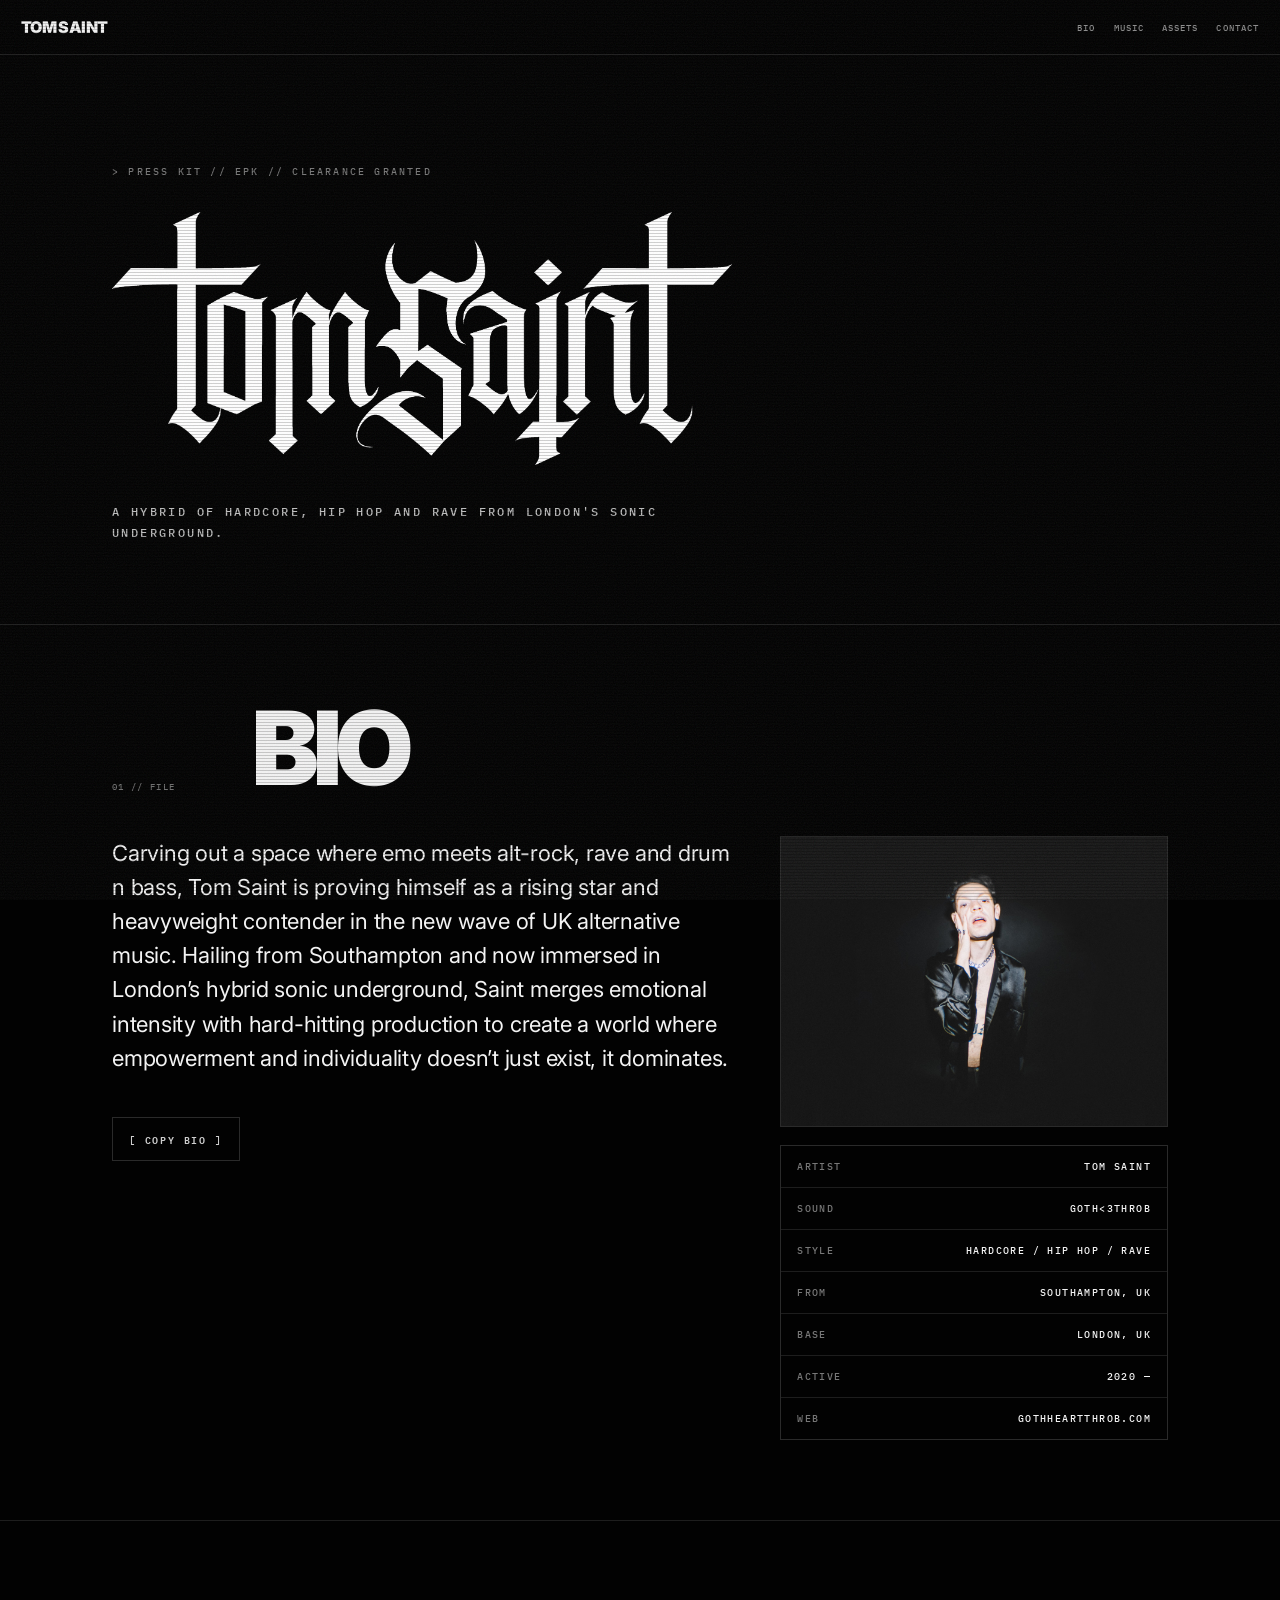
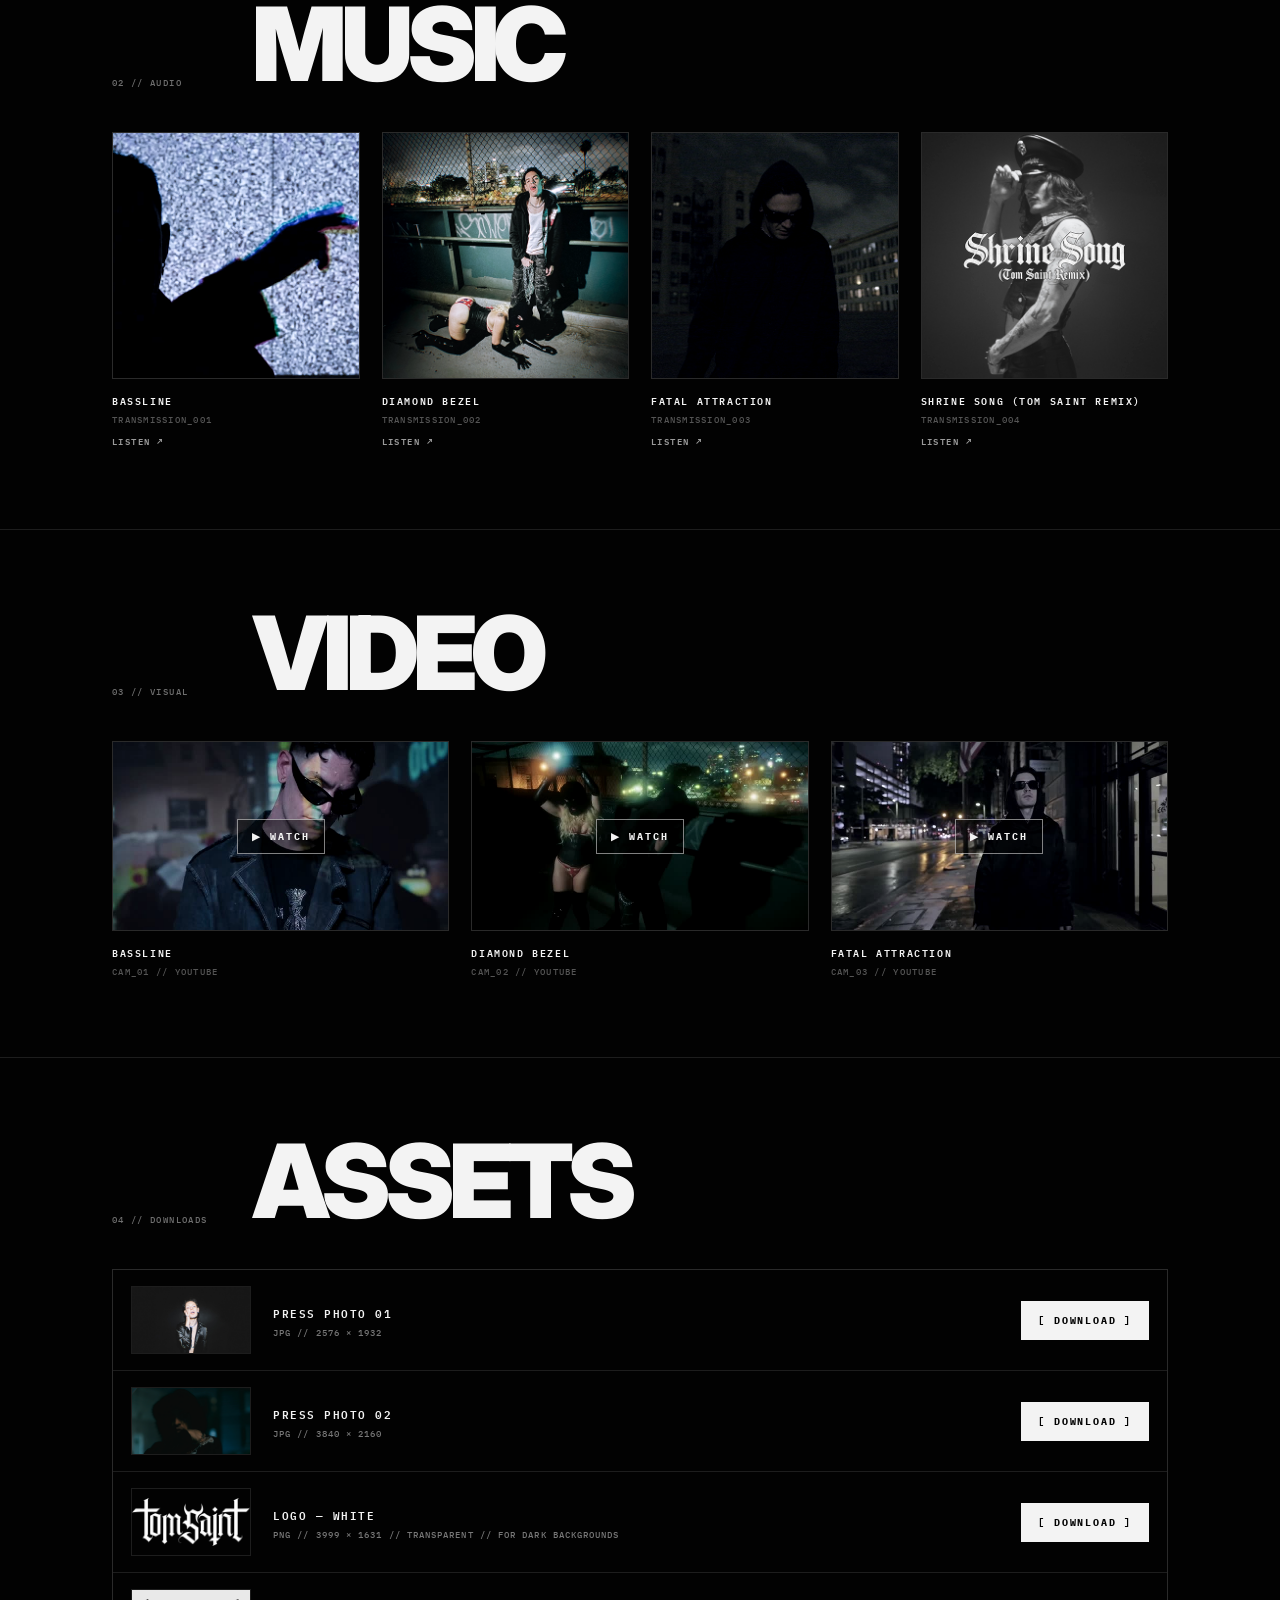
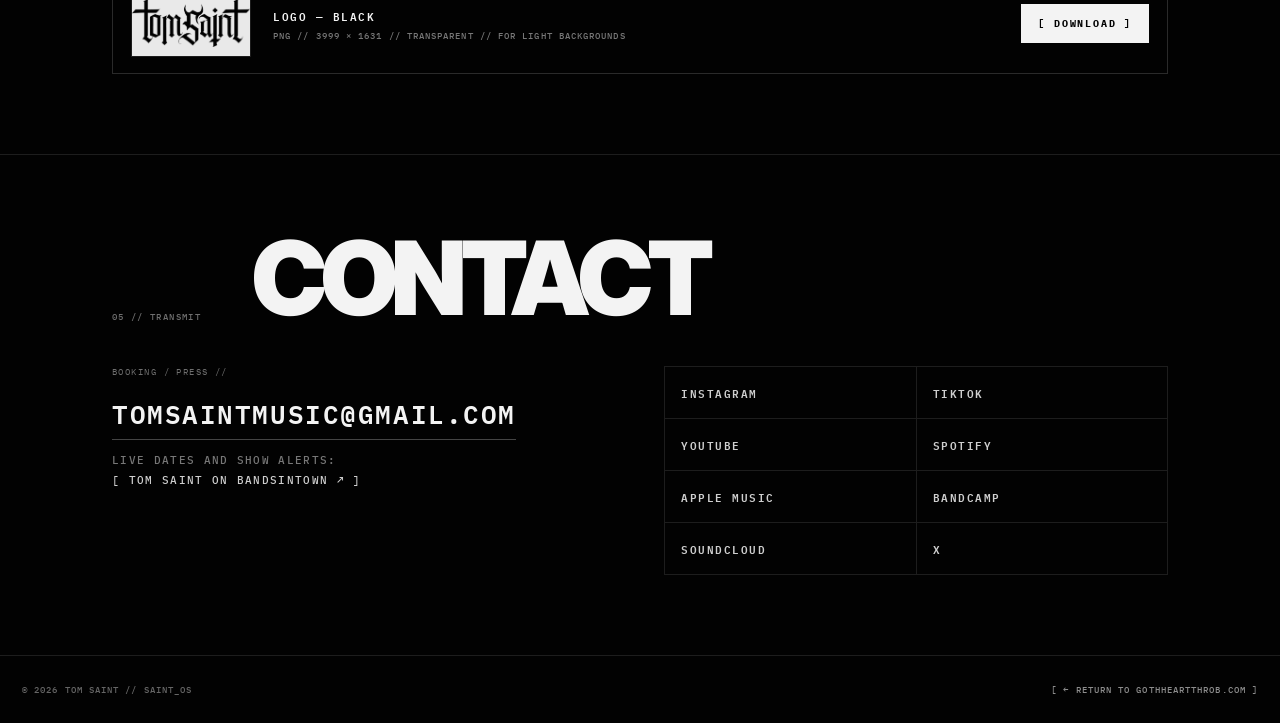
==== press.html @ 65a076c0 "press kit bio and photos" ====
<!doctype html>
<html lang="en">
<head>
  <meta charset="utf-8">
  <meta name="viewport" content="width=device-width,initial-scale=1">
  <meta name="theme-color" content="#000000">
  <title>TOM SAINT — PRESS KIT</title>
  <meta name="description" content="Tom Saint press kit: bio, music, video, press photos, logos and booking contact.">

  <link rel="icon" href="assets/favicon.ico" sizes="any">
  <link rel="icon" type="image/png" sizes="32x32" href="assets/favicon-32.png">
  <link rel="apple-touch-icon" href="assets/apple-touch-icon.png">

  <meta property="og:type" content="website">
  <meta property="og:site_name" content="Tom Saint">
  <meta property="og:url" content="https://gothheartthrob.com/press">
  <meta property="og:title" content="TOM SAINT — PRESS KIT">
  <meta property="og:description" content="Bio, music, video, press photos, logos and booking contact.">
  <meta property="og:image" content="https://gothheartthrob.com/assets/share-image.jpg">
  <meta name="twitter:card" content="summary_large_image">
  <link rel="canonical" href="https://gothheartthrob.com/press">

  <link rel="preconnect" href="https://fonts.googleapis.com">
  <link rel="preconnect" href="https://fonts.gstatic.com" crossorigin>
  <link rel="stylesheet" href="https://fonts.googleapis.com/css2?family=IBM+Plex+Mono:wght@400;500;600;700&family=Inter:wght@400;600;800;900&display=swap">

  <style>
    :root{--bg:#020202;--fg:#f3f3f3;--muted:#777;--dim:#555;--line:#1d1d1d;--line2:#2a2a2a;--red:#c70d0d}
    *{box-sizing:border-box}
    html{background:var(--bg);scroll-behavior:smooth}
    body{margin:0;background:var(--bg);color:var(--fg);font-family:Inter,Arial,sans-serif;-webkit-font-smoothing:antialiased;-webkit-tap-highlight-color:transparent}
    a{color:inherit;text-decoration:none}
    img{display:block;max-width:100%}
    .mono{font-family:"IBM Plex Mono",monospace}

    /* film grain + scanlines, like the main site */
    body:before{content:"";position:fixed;inset:0;pointer-events:none;z-index:50;opacity:.07;background-image:url("data:image/svg+xml;utf8,<svg xmlns='http://www.w3.org/2000/svg' width='160' height='160'><filter id='n'><feTurbulence type='fractalNoise' baseFrequency='.9' numOctaves='2' stitchTiles='stitch'/></filter><rect width='100%' height='100%' filter='url(%23n)'/></svg>")}
    body:after{content:"";position:fixed;inset:0;pointer-events:none;z-index:51;background:repeating-linear-gradient(to bottom,rgba(0,0,0,0) 0 2px,rgba(0,0,0,.18) 2px 3px)}

    .top{position:sticky;top:0;z-index:40;display:flex;justify-content:space-between;align-items:center;padding:17px 21px;background:linear-gradient(to bottom,rgba(2,2,2,.96),rgba(2,2,2,.75));backdrop-filter:blur(6px);-webkit-backdrop-filter:blur(6px);border-bottom:1px solid var(--line)}
    .top .logo{font-weight:900;letter-spacing:-.04em}
    .top nav{display:flex;gap:18px}
    .top nav a,.back{font:500 9px "IBM Plex Mono",monospace;letter-spacing:.12em;color:#8d8d8d}
    .top nav a:hover,.back:hover{color:var(--fg)}

    .wrap{max-width:1100px;margin:0 auto;padding:0 22px}

    .hero{padding:110px 0 80px;border-bottom:1px solid var(--line)}
    .hero .label{font:500 10px "IBM Plex Mono",monospace;letter-spacing:.22em;color:var(--muted);margin-bottom:34px}
    .hero img{width:min(620px,88%);margin:0 0 36px}
    .hero h1{margin:0;font:500 12px "IBM Plex Mono",monospace;letter-spacing:.2em;color:#bdbdbd;line-height:1.8;max-width:640px}
    .hero h1 b{color:var(--fg);font-weight:600}

    section{padding:80px 0;border-bottom:1px solid var(--line)}
    .sec-title{display:grid;grid-template-columns:120px 1fr;align-items:end;gap:20px;margin-bottom:44px}
    .sec-title div{font:500 9px "IBM Plex Mono",monospace;letter-spacing:.15em;color:#6f6f6f}
    .sec-title h2{margin:0;font-weight:900;font-size:clamp(44px,8vw,110px);letter-spacing:-.06em;line-height:.85}

    .bio{display:grid;grid-template-columns:minmax(0,1.6fr) minmax(0,1fr);gap:48px}
    .bio p{margin:0 0 20px;font-size:18px;line-height:1.6;color:#d6d6d6}
    .bio p:first-child{font-size:22px;color:var(--fg);font-weight:400;letter-spacing:-.01em;line-height:1.55}
    .bio-side{align-self:start}
    .bio-photo{display:block;border:1px solid var(--line2);margin-bottom:18px;overflow:hidden;aspect-ratio:4/3;background:#000}
    .bio-photo img{width:100%;height:100%;object-fit:cover}
    .facts{border:1px solid var(--line2);margin:0}
    .facts div{display:flex;justify-content:space-between;gap:16px;padding:14px 16px;border-bottom:1px solid var(--line);font:500 10px "IBM Plex Mono",monospace;letter-spacing:.14em}
    .facts div:last-child{border-bottom:0}
    .facts dt,.facts span:first-child{color:var(--muted)}
    .facts span:last-child{color:var(--fg);text-align:right}
    .copy-btn{margin-top:22px;background:none;border:1px solid var(--line2);color:#cfcfcf;font:600 10px "IBM Plex Mono",monospace;letter-spacing:.18em;padding:12px 16px;cursor:pointer}
    .copy-btn:hover{border-color:var(--fg);color:var(--fg)}

    .grid4{display:grid;grid-template-columns:repeat(4,minmax(0,1fr));gap:22px}
    .grid3{display:grid;grid-template-columns:repeat(3,minmax(0,1fr));gap:22px}
    .card{display:block}
    .card .img{border:1px solid var(--line2);overflow:hidden;background:#0a0a0a;aspect-ratio:1}
    .card .img img{width:100%;height:100%;object-fit:cover;filter:grayscale(.15) contrast(1.05);transition:transform .4s,filter .4s}
    .card b{display:block;margin-top:12px;font:600 10px "IBM Plex Mono",monospace;letter-spacing:.16em}
    .card span{display:block;margin-top:5px;font:500 9px "IBM Plex Mono",monospace;letter-spacing:.14em;color:var(--dim)}
    .card i{display:block;margin-top:8px;font:600 9px "IBM Plex Mono",monospace;font-style:normal;letter-spacing:.16em;color:#9a9a9a}
    .vid .img{aspect-ratio:16/9;display:grid;place-items:center;position:relative}
    .vid .img:after{content:"▶  WATCH";position:absolute;font:700 10px "IBM Plex Mono",monospace;letter-spacing:.2em;color:var(--fg);padding:10px 14px;border:1px solid rgba(255,255,255,.5);background:rgba(0,0,0,.45)}
    @media (hover:hover){
      .card:hover .img img{transform:scale(1.04);filter:grayscale(0) contrast(1.1)}
      .card:hover i{color:var(--red)}
    }

    .assets{border:1px solid var(--line2)}
    .asset{display:grid;grid-template-columns:120px minmax(0,1fr) auto;align-items:center;gap:22px;padding:16px 18px;border-bottom:1px solid var(--line)}
    .asset:last-child{border-bottom:0}
    .asset .thumb{height:68px;display:grid;place-items:center;border:1px solid var(--line);overflow:hidden}
    .asset .thumb img{max-height:100%;object-fit:contain}
    .asset .thumb.light{background:#e9e9e9}
    .asset .thumb.photo img{width:100%;height:100%;object-fit:cover}
    .asset b{display:block;font:600 11px "IBM Plex Mono",monospace;letter-spacing:.14em}
    .asset span{display:block;margin-top:5px;font:500 9px "IBM Plex Mono",monospace;letter-spacing:.12em;color:var(--muted)}
    .dl{font:700 10px "IBM Plex Mono",monospace;letter-spacing:.18em;padding:12px 16px;border:1px solid #f3f3f3;background:#f3f3f3;color:#020202;white-space:nowrap}
    .dl:active{background:var(--red);border-color:var(--red);color:#fff}
    @media (hover:hover){.dl:hover{background:var(--red);border-color:var(--red);color:#fff}}

    .contact{display:grid;grid-template-columns:minmax(0,1fr) minmax(0,1fr);gap:48px}
    .contact .big{font:600 clamp(16px,2.4vw,26px) "IBM Plex Mono",monospace;letter-spacing:.06em;color:var(--fg);border-bottom:1px solid #444;padding-bottom:6px;word-break:break-all}
    .contact .big:hover{border-color:var(--red)}
    .contact p{font:500 11px "IBM Plex Mono",monospace;letter-spacing:.12em;color:var(--muted);line-height:1.8;margin:18px 0 0}
    .links{display:grid;grid-template-columns:repeat(2,minmax(0,1fr));border-top:1px solid var(--line);border-left:1px solid var(--line)}
    .links a{padding:16px;border-right:1px solid var(--line);border-bottom:1px solid var(--line);font:600 11px "IBM Plex Mono",monospace;letter-spacing:.14em;color:#cfcfcf}
    .links a:active{background:#f3f3f3;color:#020202}
    @media (hover:hover){.links a:hover{background:#f3f3f3;color:#020202}}

    footer{display:flex;justify-content:space-between;gap:10px;padding:28px 22px;font:500 9px "IBM Plex Mono",monospace;color:#666;letter-spacing:.12em}

    @media (max-width:800px){
      .top{padding:14px}
      .top nav{gap:12px}
      .hero{padding:72px 0 56px}
      section{padding:60px 0}
      .sec-title{grid-template-columns:1fr;gap:10px;margin-bottom:30px}
      .bio,.contact{grid-template-columns:1fr;gap:32px}
      .bio p{font-size:16px}.bio p:first-child{font-size:18px}
      .grid4{grid-template-columns:repeat(2,minmax(0,1fr));gap:18px 12px}
      .grid3{grid-template-columns:1fr;gap:20px}
      .asset{grid-template-columns:72px minmax(0,1fr);gap:14px}
      .asset .thumb{height:56px}
      .asset .dl{grid-column:1 / -1;text-align:center}
      footer{flex-direction:column}
    }
  </style>
</head>
<body>

  <header class="top">
    <a href="index.html" class="logo">TOM SAINT</a>
    <nav>
      <a href="#bio">BIO</a>
      <a href="#music">MUSIC</a>
      <a href="#assets">ASSETS</a>
      <a href="#contact">CONTACT</a>
    </nav>
  </header>

  <main>

    <div class="hero">
      <div class="wrap">
        <div class="label">&gt; PRESS KIT // EPK // CLEARANCE GRANTED</div>
        <img src="assets/press/tomsaint-logo-white.png" alt="Tom Saint">
        <h1>A HYBRID OF HARDCORE, HIP HOP AND RAVE FROM LONDON'S SONIC UNDERGROUND.</h1>
      </div>
    </div>

    <!-- 01 BIO -->
    <section id="bio">
      <div class="wrap">
        <div class="sec-title">
          <div>01 // FILE</div>
          <h2>BIO</h2>
        </div>

        <div class="bio">
          <div id="bioText">
            <p>Carving out a space where emo meets alt-rock, rave and drum n bass, Tom Saint is proving himself as a rising star and heavyweight contender in the new wave of UK alternative music. Hailing from Southampton and now immersed in London’s hybrid sonic underground, Saint merges emotional intensity with hard-hitting production to create a world where empowerment and individuality doesn’t just exist, it dominates.</p>
            <button class="copy-btn" id="copyBio" type="button">[ COPY BIO ]</button>
          </div>

          <div class="bio-side">
          <a class="bio-photo" href="assets/press/tomsaint-press-photo-01.jpg" target="_blank" rel="noopener"><img src="assets/press/tomsaint-press-photo-01.jpg" alt="Tom Saint"></a>
          <dl class="facts">
            <div><span>ARTIST</span><span>TOM SAINT</span></div>
            <div><span>SOUND</span><span>GOTH&lt;3THROB</span></div>
            <div><span>STYLE</span><span>HARDCORE / HIP HOP / RAVE</span></div>
            <div><span>FROM</span><span>SOUTHAMPTON, UK</span></div>
            <div><span>BASE</span><span>LONDON, UK</span></div>
            <div><span>ACTIVE</span><span>2020 —</span></div>
            <div><span>WEB</span><span>GOTHHEARTTHROB.COM</span></div>
          </dl>
          </div>
        </div>
      </div>
    </section>

    <!-- 02 MUSIC -->
    <section id="music">
      <div class="wrap">
        <div class="sec-title">
          <div>02 // AUDIO</div>
          <h2>MUSIC</h2>
        </div>

        <div class="grid4">
          <a class="card" href="https://arsontheory.vyd.co/TomSaintBassline" target="_blank" rel="noopener">
            <div class="img"><img src="assets/bassline.jpg" alt="Bassline artwork" loading="lazy"></div>
            <b>BASSLINE</b><span>TRANSMISSION_001</span><i>LISTEN ↗</i>
          </a>
          <a class="card" href="https://arsontheory.vyd.co/DiamondBezel" target="_blank" rel="noopener">
            <div class="img"><img src="assets/diamondbezel.jpg" alt="Diamond Bezel artwork" loading="lazy"></div>
            <b>DIAMOND BEZEL</b><span>TRANSMISSION_002</span><i>LISTEN ↗</i>
          </a>
          <a class="card" href="https://song.link/https://open.spotify.com/track/6ivNTSiFCtyjecm4nGHIjL" target="_blank" rel="noopener">
            <div class="img"><img src="assets/fatalattraction.jpg" alt="Fatal Attraction artwork" loading="lazy"></div>
            <b>FATAL ATTRACTION</b><span>TRANSMISSION_003</span><i>LISTEN ↗</i>
          </a>
          <a class="card" href="https://song.link/https://open.spotify.com/track/2grrPOsTWO76lfotjYRg3S" target="_blank" rel="noopener">
            <div class="img"><img src="assets/shrinesong.jpg" alt="Shrine Song (Tom Saint Remix) artwork" loading="lazy"></div>
            <b>SHRINE SONG (TOM SAINT REMIX)</b><span>TRANSMISSION_004</span><i>LISTEN ↗</i>
          </a>
        </div>
      </div>
    </section>

    <!-- 03 VIDEO -->
    <section id="video">
      <div class="wrap">
        <div class="sec-title">
          <div>03 // VISUAL</div>
          <h2>VIDEO</h2>
        </div>

        <div class="grid3">
          <a class="card vid" href="https://youtu.be/O2lzdsrgJ1w" target="_blank" rel="noopener">
            <div class="img"><img src="assets/film-1-poster.jpg" alt="Bassline video still" loading="lazy"></div>
            <b>BASSLINE</b><span>CAM_01 // YOUTUBE</span>
          </a>
          <a class="card vid" href="https://www.youtube.com/watch?v=FEVT5XSpIxI" target="_blank" rel="noopener">
            <div class="img"><img src="assets/film-2-poster.jpg" alt="Diamond Bezel video still" loading="lazy"></div>
            <b>DIAMOND BEZEL</b><span>CAM_02 // YOUTUBE</span>
          </a>
          <a class="card vid" href="https://www.youtube.com/watch?v=K3fxjzf5xRo" target="_blank" rel="noopener">
            <div class="img"><img src="assets/film-3-poster.jpg" alt="Fatal Attraction video still" loading="lazy"></div>
            <b>FATAL ATTRACTION</b><span>CAM_03 // YOUTUBE</span>
          </a>
        </div>
      </div>
    </section>

    <!-- 04 ASSETS -->
    <section id="assets">
      <div class="wrap">
        <div class="sec-title">
          <div>04 // DOWNLOADS</div>
          <h2>ASSETS</h2>
        </div>

        <div class="assets">
          <div class="asset">
            <div class="thumb photo"><img src="assets/press/tomsaint-press-photo-01.jpg" alt="Tom Saint press photo: black satin shirt, dark background" loading="lazy"></div>
            <div><b>PRESS PHOTO 01</b><span>JPG // 2576 × 1932</span></div>
            <a class="dl" href="assets/press/tomsaint-press-photo-01.jpg" download>[ DOWNLOAD ]</a>
          </div>
          <div class="asset">
            <div class="thumb photo"><img src="assets/press/tomsaint-press-photo-02.jpg" alt="Tom Saint press photo: hooded portrait" loading="lazy"></div>
            <div><b>PRESS PHOTO 02</b><span>JPG // 3840 × 2160</span></div>
            <a class="dl" href="assets/press/tomsaint-press-photo-02.jpg" download>[ DOWNLOAD ]</a>
          </div>
          <div class="asset">
            <div class="thumb"><img src="assets/press/tomsaint-logo-white.png" alt="Tom Saint logo, white" loading="lazy"></div>
            <div><b>LOGO — WHITE</b><span>PNG // 3999 × 1631 // TRANSPARENT // FOR DARK BACKGROUNDS</span></div>
            <a class="dl" href="assets/press/tomsaint-logo-white.png" download>[ DOWNLOAD ]</a>
          </div>
          <div class="asset">
            <div class="thumb light"><img src="assets/press/tomsaint-logo-black.png" alt="Tom Saint logo, black" loading="lazy"></div>
            <div><b>LOGO — BLACK</b><span>PNG // 3999 × 1631 // TRANSPARENT // FOR LIGHT BACKGROUNDS</span></div>
            <a class="dl" href="assets/press/tomsaint-logo-black.png" download>[ DOWNLOAD ]</a>
          </div>
        </div>
      </div>
    </section>

    <!-- 05 CONTACT -->
    <section id="contact">
      <div class="wrap">
        <div class="sec-title">
          <div>05 // TRANSMIT</div>
          <h2>CONTACT</h2>
        </div>

        <div class="contact">
          <div>
            <div class="mono" style="font-size:9px;letter-spacing:.16em;color:#6f6f6f;margin-bottom:16px">BOOKING / PRESS //</div>
            <a id="contactEmail" class="big" href="#contact" data-user="tomsaintmusic" data-domain="gmail.com">[ ENABLE JAVASCRIPT ]</a>
            <p>LIVE DATES AND SHOW ALERTS:<br><a href="https://www.bandsintown.com/a/15674764" target="_blank" rel="noopener" style="color:#cfcfcf">[ TOM SAINT ON BANDSINTOWN ↗ ]</a></p>
          </div>

          <nav class="links" aria-label="Tom Saint on other platforms">
            <a href="https://www.instagram.com/tomsaintxo/" target="_blank" rel="noopener">INSTAGRAM</a>
            <a href="https://www.tiktok.com/@tomsaintxo" target="_blank" rel="noopener">TIKTOK</a>
            <a href="https://www.youtube.com/@tomsaintxo" target="_blank" rel="noopener">YOUTUBE</a>
            <a href="https://open.spotify.com/artist/6tatWnZ4nH8Cpivd2uXKJn" target="_blank" rel="noopener">SPOTIFY</a>
            <a href="https://music.apple.com/us/artist/tom-saint/1512234493" target="_blank" rel="noopener">APPLE MUSIC</a>
            <a href="https://tomsaint.bandcamp.com/" target="_blank" rel="noopener">BANDCAMP</a>
            <a href="https://soundcloud.com/tomsaintxo" target="_blank" rel="noopener">SOUNDCLOUD</a>
            <a href="https://x.com/tomsaintxo" target="_blank" rel="noopener">X</a>
          </nav>
        </div>
      </div>
    </section>

  </main>

  <footer>
    <span>© 2026 TOM SAINT // SAINT_OS</span>
    <a class="back" href="index.html">[ ← RETURN TO GOTHHEARTTHROB.COM ]</a>
  </footer>

  <script>
  (function () {
    // email, assembled here so spam robots can't read it from the page
    var a = document.getElementById("contactEmail");
    if (a) {
      var addr = a.dataset.user + "@" + a.dataset.domain;
      a.href = "mailto:" + addr;
      a.textContent = addr.toUpperCase();
    }

    // copy bio
    var btn = document.getElementById("copyBio");
    if (btn) btn.addEventListener("click", function () {
      var text = Array.prototype.map.call(
        document.querySelectorAll("#bioText p"),
        function (p) { return p.textContent; }
      ).join("\n\n");
      var done = function () {
        btn.textContent = "[ COPIED ]";
        setTimeout(function () { btn.textContent = "[ COPY BIO ]"; }, 1800);
      };
      if (navigator.clipboard && navigator.clipboard.writeText) {
        navigator.clipboard.writeText(text).then(done, function () {});
      }
    });
  })();
  </script>

  <!-- Visitor stats -->
  <script data-goatcounter="https://gothheartthrob.goatcounter.com/count"
          async src="//gc.zgo.at/count.js"></script>
</body>
</html>
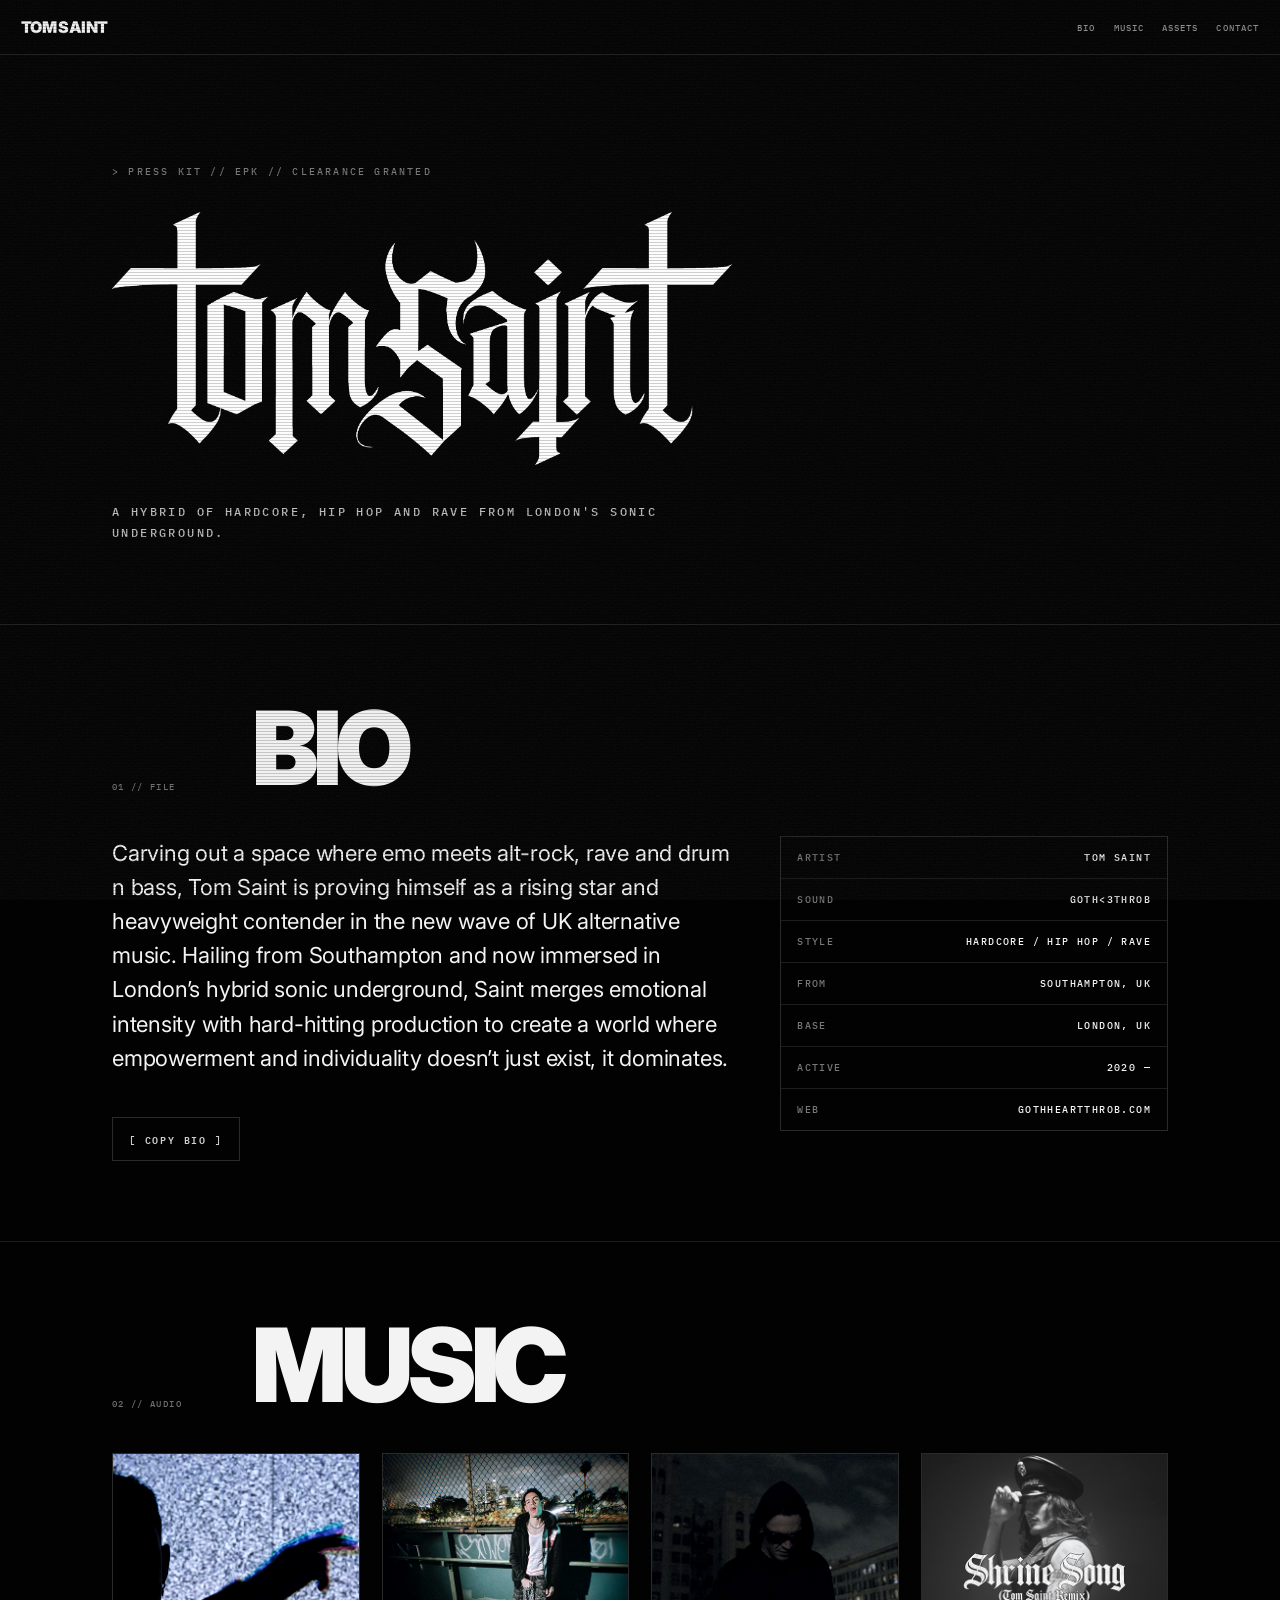
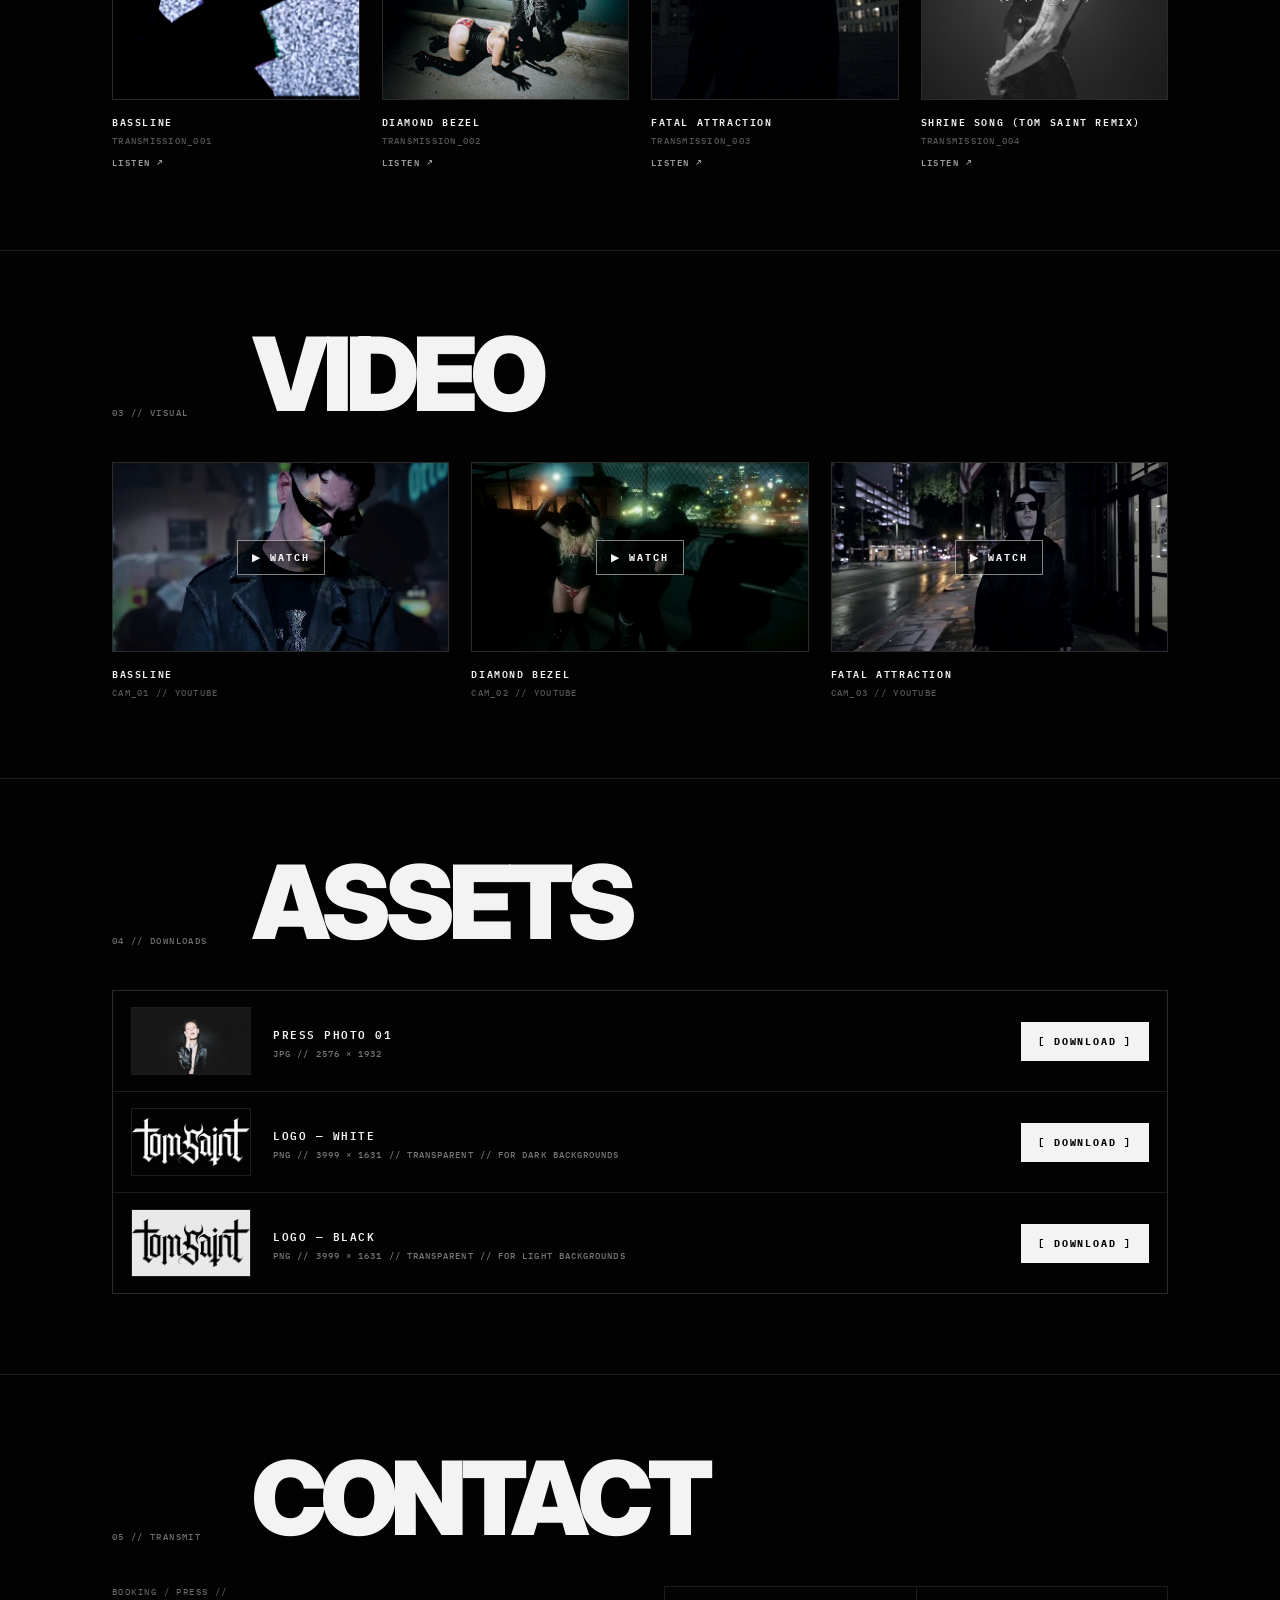
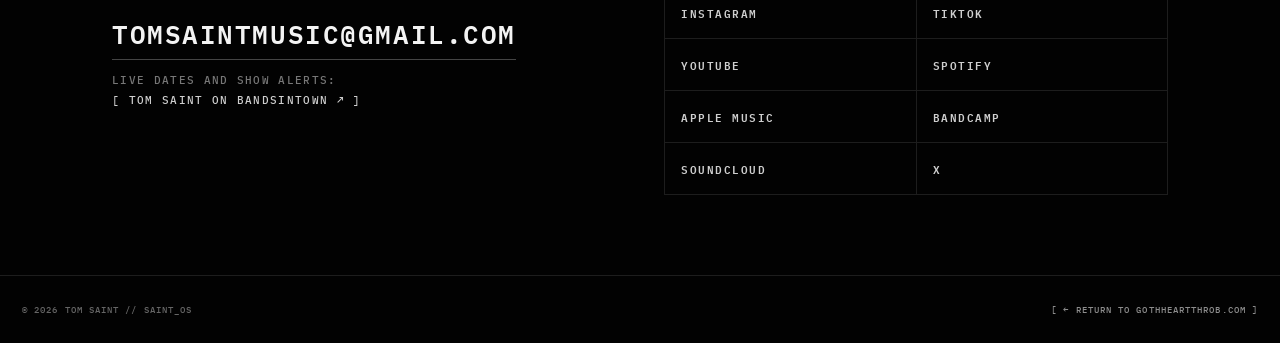
==== commit 5f764d88: "press kit tidy" ====
--- a/press.html
+++ b/press.html
@@ -59,10 +59,7 @@
     .bio{display:grid;grid-template-columns:minmax(0,1.6fr) minmax(0,1fr);gap:48px}
     .bio p{margin:0 0 20px;font-size:18px;line-height:1.6;color:#d6d6d6}
     .bio p:first-child{font-size:22px;color:var(--fg);font-weight:400;letter-spacing:-.01em;line-height:1.55}
-    .bio-side{align-self:start}
-    .bio-photo{display:block;border:1px solid var(--line2);margin-bottom:18px;overflow:hidden;aspect-ratio:4/3;background:#000}
-    .bio-photo img{width:100%;height:100%;object-fit:cover}
-    .facts{border:1px solid var(--line2);margin:0}
+    .facts{border:1px solid var(--line2);align-self:start;margin:0}
     .facts div{display:flex;justify-content:space-between;gap:16px;padding:14px 16px;border-bottom:1px solid var(--line);font:500 10px "IBM Plex Mono",monospace;letter-spacing:.14em}
     .facts div:last-child{border-bottom:0}
     .facts dt,.facts span:first-child{color:var(--muted)}
@@ -162,8 +159,6 @@
             <button class="copy-btn" id="copyBio" type="button">[ COPY BIO ]</button>
           </div>
 
-          <div class="bio-side">
-          <a class="bio-photo" href="assets/press/tomsaint-press-photo-01.jpg" target="_blank" rel="noopener"><img src="assets/press/tomsaint-press-photo-01.jpg" alt="Tom Saint"></a>
           <dl class="facts">
             <div><span>ARTIST</span><span>TOM SAINT</span></div>
             <div><span>SOUND</span><span>GOTH&lt;3THROB</span></div>
@@ -173,7 +168,6 @@
             <div><span>ACTIVE</span><span>2020 —</span></div>
             <div><span>WEB</span><span>GOTHHEARTTHROB.COM</span></div>
           </dl>
-          </div>
         </div>
       </div>
     </section>
@@ -245,11 +239,6 @@
             <div class="thumb photo"><img src="assets/press/tomsaint-press-photo-01.jpg" alt="Tom Saint press photo: black satin shirt, dark background" loading="lazy"></div>
             <div><b>PRESS PHOTO 01</b><span>JPG // 2576 × 1932</span></div>
             <a class="dl" href="assets/press/tomsaint-press-photo-01.jpg" download>[ DOWNLOAD ]</a>
-          </div>
-          <div class="asset">
-            <div class="thumb photo"><img src="assets/press/tomsaint-press-photo-02.jpg" alt="Tom Saint press photo: hooded portrait" loading="lazy"></div>
-            <div><b>PRESS PHOTO 02</b><span>JPG // 3840 × 2160</span></div>
-            <a class="dl" href="assets/press/tomsaint-press-photo-02.jpg" download>[ DOWNLOAD ]</a>
           </div>
           <div class="asset">
             <div class="thumb"><img src="assets/press/tomsaint-logo-white.png" alt="Tom Saint logo, white" loading="lazy"></div>
